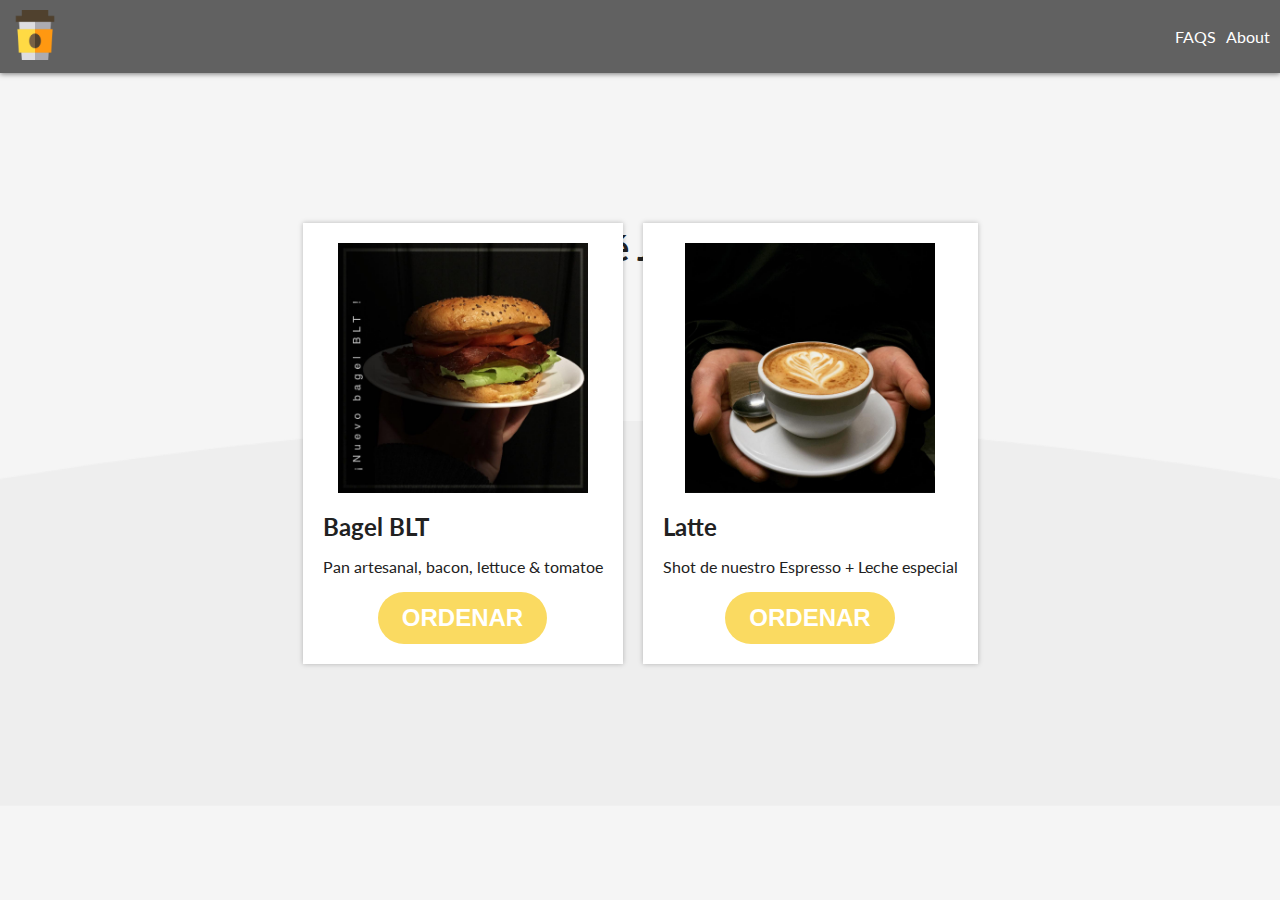
==== index.html @ 72944be6 "Adjusted Hero" ====
<!DOCTYPE html>
<html lang="es">
<head>
    <meta charset="UTF-8">
    <meta name="viewport" content="width=device-width, initial-scale=1.0">
    <meta http-equiv="X-UA-Compatible" content="ie=edge">
    <link rel="stylesheet" href="./css/style.css">
    <title>Café Jasón</title>
</head>
<body>
    <nav>
        <div class="logo">
            <img src="./img/logo.png" alt="">
        </div>
        <ul>
            <li><a href="#">FAQS</a></li>
            <li><a href="#">About</a></li>
        </ul>
    </nav>

    <section class="hero">
        <div class="main-section">
            <h1>Café Jasón</h1>
        </div>
    
        <div class="products">
            <div class="product">
                <div class="content">
                    <div class="img-container">
                        <img src="./img/bagel.JPG" alt="" width="250px">
                    </div>
                    <h1>Bagel BLT</h1>
                    <p>Pan artesanal, bacon, lettuce & tomatoe</p>
                    <div class="button-container">
                        <button class="product-button">Ordenar</button>
                    </div>
                </div>
            </div>
            <div class="product">
                <div class="content">
                    <div class="img-container">
                        <img src="./img/latte.JPG" alt="" width="250px">
                    </div>
                    <h1>Latte</h1>
                    <p>Shot de nuestro Espresso + Leche especial</p>
                    <div class="button-container">
                        <button class="product-button">Ordenar</button>
                    </div>
                </div>
            </div>
        </div>
    </section>
</body>
</html>
---- css/style.css ----
@import url('https://fonts.googleapis.com/css?family=Lato:400,700&display=swap');

:root {
    --dark-primary-color: #616161;
    --light-primary-color: #F5F5F5;
    --light-accent-color: #FADA61;
    --dark-accent-color: #F29C3C;
    --dark-primary-text: #212121;
    --light-primary-text: #757575;
}

body, html {
    margin: 0;
    padding: 0;
}

body {
    font-family: 'Lato', sans-serif;
    background: var(--light-primary-color);
    color: var(--dark-primary-text);
}

nav {
    background: var(--dark-primary-color);
    display: flex;
    justify-content: space-between;
    padding: 10px;
    align-items: center;
    -webkit-box-shadow: 0px 1px 5px 0px rgba(0,0,0,0.5);
    -moz-box-shadow: 0px 1px 5px 0px rgba(0,0,0,0.5);
    box-shadow: 0px 1px 5px 0px rgba(0,0,0,0.5);
}

nav ul {
    display: flex;
}

nav ul li {
    list-style: none;
}

nav ul li a {
    color: white;
    text-decoration: none;
    padding-left: 10px;
    cursor: pointer;
}

nav ul li a:hover {
    color: var(--light-accent-color);
}

.hero h1 {
    font-size: 36px;
}


.logo img {
    width: 50px;
}

.main-section {
    text-align: center;
    padding: 10%;
}

.products {
    background-image: url("../img/curve.png");
    max-height: 1px;
    background-size: cover;
    background-position: center top;
    display: flex; 
    padding: 15%;
    justify-content: center;
}

.product {
    padding: 10px;
    margin-top: -400px;
}

.product .content {
    background: white;
    padding: 20px;
    -webkit-box-shadow: 0px 0px 5px 0px rgba(0,0,0,0.25);
    -moz-box-shadow: 0px 0px 5px 0px rgba(0,0,0,0.25);
    box-shadow: 0px 0px 5px 0px rgba(0,0,0,0.25);
}

.product .content h1 {
    font-size: 24px;
}

.img-container {
    text-align: center;
}

.button-container {
    text-align: center;
}

.product-button {
    font-size: 24px;
    font-weight: 700;
    padding: 12px 24px;
    background: var(--light-accent-color);
    color: white;
    text-transform: uppercase;
    border: none;
    border-radius: 30px;
    outline: none;
    transition: all cubic-bezier(0.215, 0.610, 0.355, 1) .3s;
}

.product-button:hover {
    cursor: pointer;
    transform: translateY(-3px);
}

.product-button:active {
    transform: translateY(3px);
    background: var(--dark-accent-color);
}
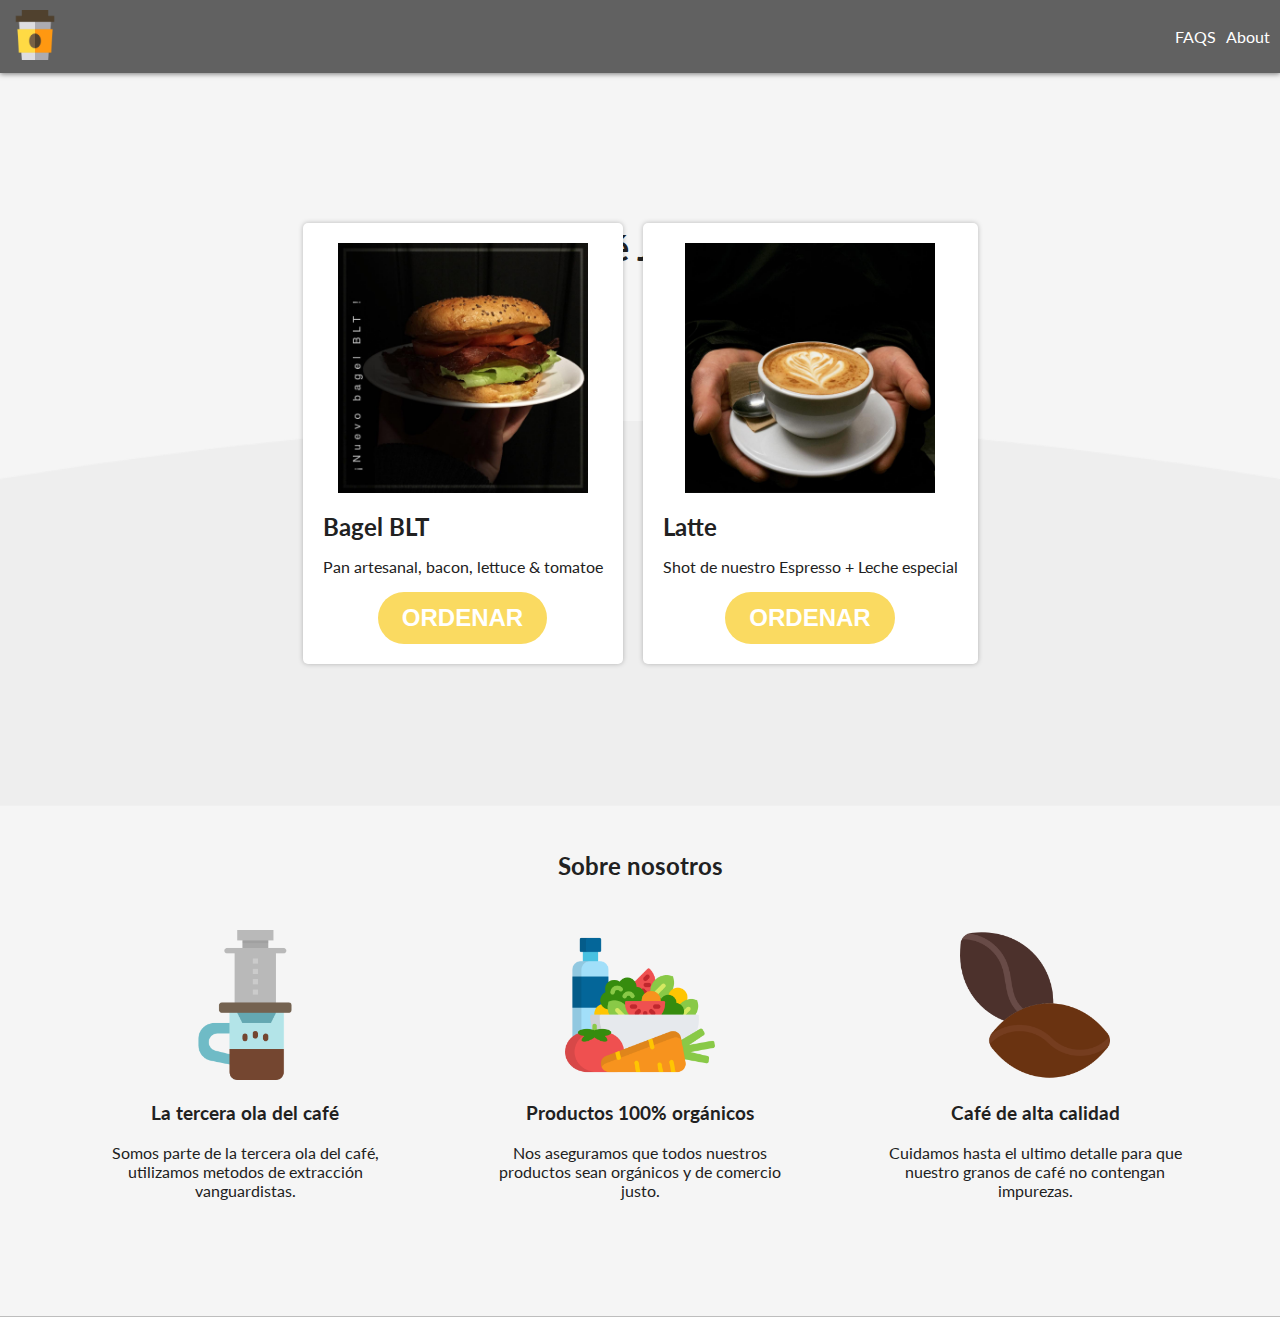
==== commit 3e228fe5: "Created info section" ====
--- a/index.html
+++ b/index.html
@@ -50,5 +50,34 @@
             </div>
         </div>
     </section>
+    <section id="info">
+        <h2 class="section-title">Sobre nosotros</h2>
+        <div class="info-container">
+            <div class="info-card">
+                <div class="img-container">
+                    <img src="./img/aeropress.png" alt="aeropress" width="150px">
+                </div>
+                <h3>La tercera ola del café</h3>
+                <p>Somos parte de la tercera ola del café, utilizamos metodos de extracción vanguardistas.</p>
+            </div>
+            <div class="info-card">
+                <div class="img-container">
+                    <img src="./img/organic.png" alt="organic" width="150px">
+                </div>
+                <h3>Productos 100% orgánicos</h3>
+                <p>Nos aseguramos que todos nuestros productos sean orgánicos y de comercio justo.</p>
+            </div>
+            <div class="info-card">
+                <div class="img-container">
+                    <img src="./img/coffee.png" alt="coffee beans" width="150px">
+                </div>
+                <h3>Café de alta calidad</h3>
+                <p>Cuidamos hasta el ultimo detalle para que nuestro granos de café no contengan impurezas.</p>
+            </div>
+        </div>
+    </section>
+    <section id="staff">
+
+    </section>
 </body>
 </html>--- a/css/style.css
+++ b/css/style.css
@@ -7,6 +7,7 @@
     --dark-accent-color: #F29C3C;
     --dark-primary-text: #212121;
     --light-primary-text: #757575;
+    --divider-color: #BDBDBD;
 }
 
 body, html {
@@ -81,6 +82,7 @@
 
 .product .content {
     background: white;
+    border-radius: 5px;
     padding: 20px;
     -webkit-box-shadow: 0px 0px 5px 0px rgba(0,0,0,0.25);
     -moz-box-shadow: 0px 0px 5px 0px rgba(0,0,0,0.25);
@@ -121,3 +123,26 @@
     transform: translateY(3px);
     background: var(--dark-accent-color);
 }
+
+#info {
+    text-align: center;
+    border-bottom: 1px solid var(--divider-color);
+    padding-top: 25px;
+    padding-bottom: 100px;
+}
+
+.section-title {
+    margin-bottom: 50px;
+}
+
+.info-container {
+    display: flex;
+    justify-content: space-evenly;
+}
+
+.info-card {
+    max-width: 300px;
+    /* background: white; */
+    border-radius: 5px;
+    text-align: center;
+}
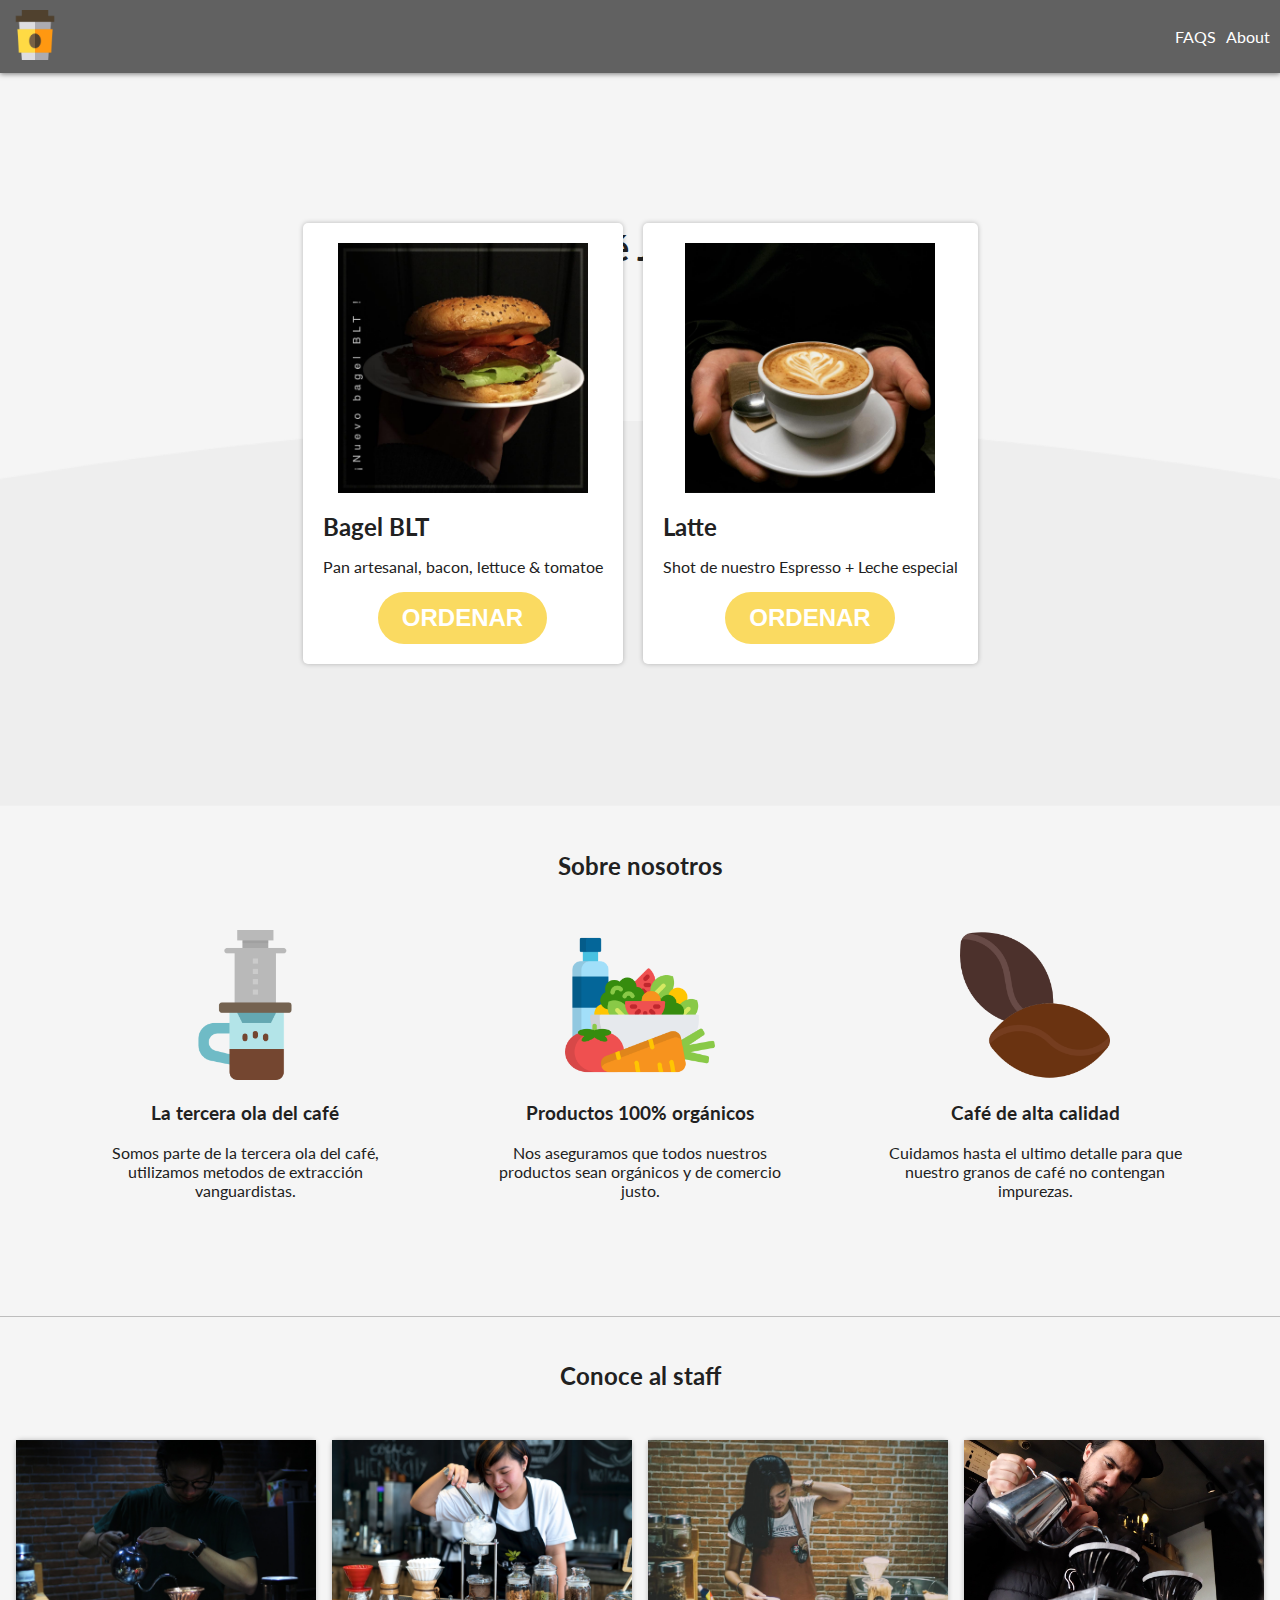
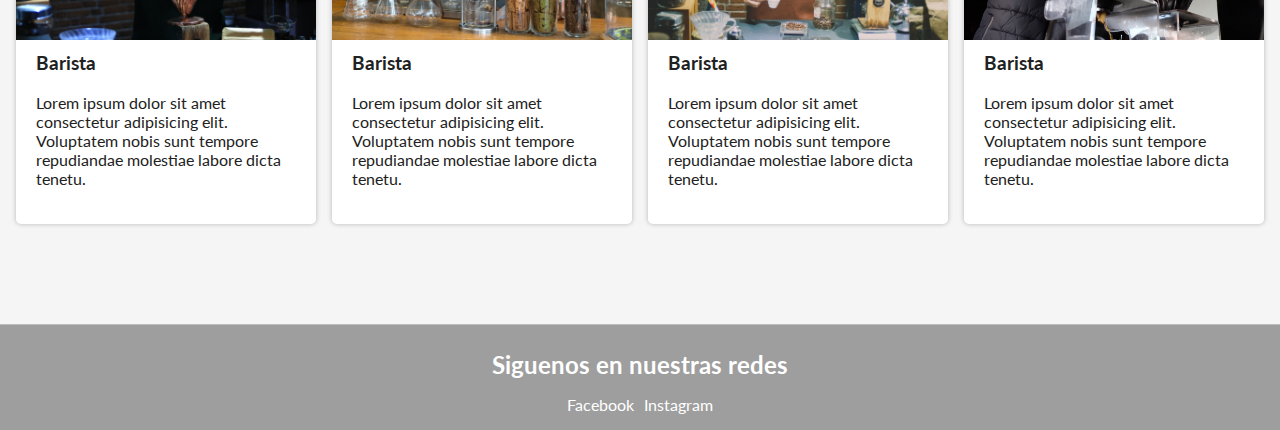
==== commit 12a7313b: "Added Staff section and footer" ====
--- a/index.html
+++ b/index.html
@@ -18,7 +18,7 @@
         </ul>
     </nav>
 
-    <section class="hero">
+    <div class="hero">
         <div class="main-section">
             <h1>Café Jasón</h1>
         </div>
@@ -49,10 +49,10 @@
                 </div>
             </div>
         </div>
-    </section>
+    </div>
     <section id="info">
         <h2 class="section-title">Sobre nosotros</h2>
-        <div class="info-container">
+        <div class="cards-container">
             <div class="info-card">
                 <div class="img-container">
                     <img src="./img/aeropress.png" alt="aeropress" width="150px">
@@ -77,7 +77,52 @@
         </div>
     </section>
     <section id="staff">
-
+        <h2 class="section-title">Conoce al staff</h2>
+        <div class="cards-container">
+            <div class="staff-card">
+                <div class="img-container">
+                    <img src="./img/barista-1.jpg" alt="">
+                </div>
+                <div class="staff-details">
+                    <h3>Barista</h3>
+                    <p>Lorem ipsum dolor sit amet consectetur adipisicing elit. Voluptatem nobis sunt tempore repudiandae molestiae labore dicta tenetu.</p>
+                </div>
+            </div>
+            <div class="staff-card">
+                <div class="img-container">
+                    <img src="./img/barista-2.jpg" alt="">
+                </div>
+                <div class="staff-details">
+                    <h3>Barista</h3>
+                    <p>Lorem ipsum dolor sit amet consectetur adipisicing elit. Voluptatem nobis sunt tempore repudiandae molestiae labore dicta tenetu.</p>
+                </div>
+            </div>
+            <div class="staff-card">
+                <div class="img-container">
+                    <img src="./img/barista-3.jpg" alt="">
+                </div>
+                <div class="staff-details">
+                    <h3>Barista</h3>
+                    <p>Lorem ipsum dolor sit amet consectetur adipisicing elit. Voluptatem nobis sunt tempore repudiandae molestiae labore dicta tenetu.</p>
+                </div>
+            </div>
+            <div class="staff-card">
+                <div class="img-container">
+                    <img src="./img/barista-4.jpg" alt="">
+                </div>
+                <div class="staff-details">
+                    <h3>Barista</h3>
+                    <p>Lorem ipsum dolor sit amet consectetur adipisicing elit. Voluptatem nobis sunt tempore repudiandae molestiae labore dicta tenetu.</p>
+                </div>
+            </div>
+        </div>
     </section>
+    <footer>
+        <h2>Siguenos en nuestras redes</h2>
+        <div class="social-container">
+            <p><a href="https://www.facebook.com/CafeJason/" target="_blank">Facebook</a></p>
+            <p><a href="https://www.instagram.com/cafejasonoficial/" target="_blank">Instagram</a></p>
+        </div>
+    </footer>
 </body>
 </html>--- a/css/style.css
+++ b/css/style.css
@@ -1,6 +1,7 @@
 @import url('https://fonts.googleapis.com/css?family=Lato:400,700&display=swap');
 
 :root {
+    --primary-color: #9E9E9E;
     --dark-primary-color: #616161;
     --light-primary-color: #F5F5F5;
     --light-accent-color: #FADA61;
@@ -49,6 +50,16 @@
 
 nav ul li a:hover {
     color: var(--light-accent-color);
+}
+
+section {
+    border-bottom: 1px solid var(--divider-color);
+    padding-top: 25px;
+    padding-bottom: 100px;
+}
+
+footer {
+    background: var(--primary-color);
 }
 
 .hero h1 {
@@ -126,18 +137,16 @@
 
 #info {
     text-align: center;
-    border-bottom: 1px solid var(--divider-color);
-    padding-top: 25px;
-    padding-bottom: 100px;
 }
 
 .section-title {
     margin-bottom: 50px;
 }
 
-.info-container {
+.cards-container {
     display: flex;
     justify-content: space-evenly;
+    flex-wrap: wrap;
 }
 
 .info-card {
@@ -146,3 +155,50 @@
     border-radius: 5px;
     text-align: center;
 }
+
+#staff h2 {
+    text-align: center;
+}
+
+.staff-card {
+    max-width: 300px;
+    background: white;
+    border-radius: 5px;
+    -webkit-box-shadow: 0px 0px 5px 0px rgba(0,0,0,0.25);
+    -moz-box-shadow: 0px 0px 5px 0px rgba(0,0,0,0.25);
+    box-shadow: 0px 0px 5px 0px rgba(0,0,0,0.25);
+}
+
+.staff-card img {
+    width: 100%;
+    height: 200px;
+    object-fit: cover;
+}
+
+.staff-details {
+    padding: 20px;
+    margin-top: -30px;
+}
+
+footer {
+    padding-top: 25px;
+}
+
+footer h2 {
+    text-align: center;
+    margin: 0;
+    color: white;
+}
+
+footer p a {
+    margin: 0 5px;
+    color: white;
+    text-decoration: none;
+}
+
+.social-container {
+    display: flex;
+    justify-content: center;
+}
+
+
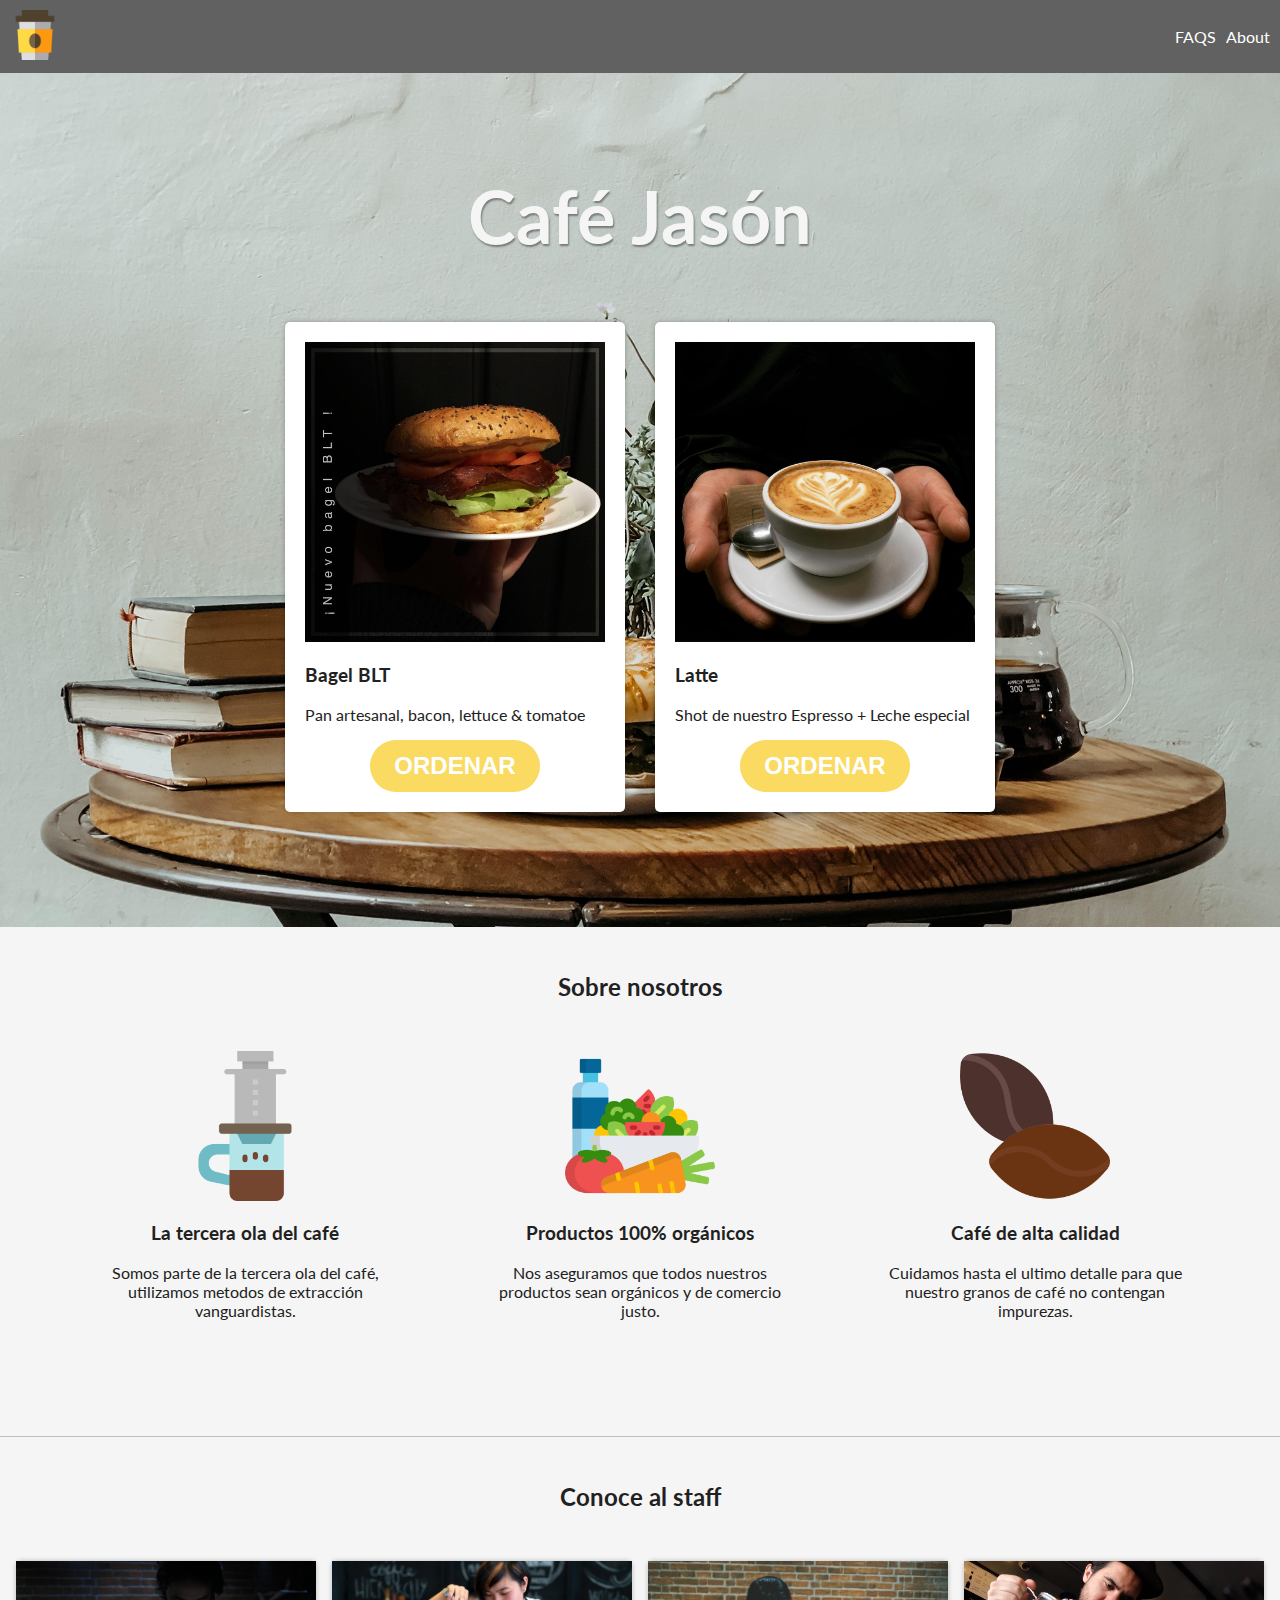
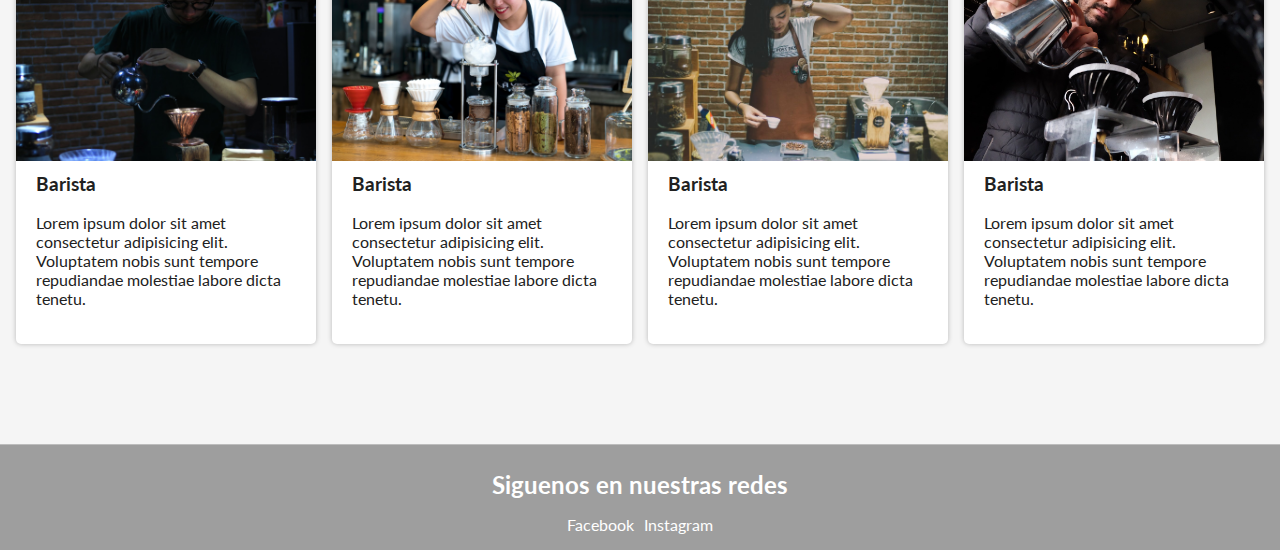
==== commit 7fd85536: "Changed hero design" ====
--- a/index.html
+++ b/index.html
@@ -19,33 +19,22 @@
     </nav>
 
     <div class="hero">
-        <div class="main-section">
-            <h1>Café Jasón</h1>
-        </div>
-    
-        <div class="products">
-            <div class="product">
-                <div class="content">
-                    <div class="img-container">
-                        <img src="./img/bagel.JPG" alt="" width="250px">
-                    </div>
-                    <h1>Bagel BLT</h1>
-                    <p>Pan artesanal, bacon, lettuce & tomatoe</p>
-                    <div class="button-container">
-                        <button class="product-button">Ordenar</button>
-                    </div>
+        <h1>Café Jasón</h1>
+        <div class="products-container">
+            <div class="product-card">
+                <div class="img-container"><img src="./img/bagel.JPG" alt=""></div>
+                <h3>Bagel BLT</h3>
+                <p>Pan artesanal, bacon, lettuce & tomatoe</p>
+                <div class="button-container">
+                    <button class="product-button">Ordenar</button>
                 </div>
             </div>
-            <div class="product">
-                <div class="content">
-                    <div class="img-container">
-                        <img src="./img/latte.JPG" alt="" width="250px">
-                    </div>
-                    <h1>Latte</h1>
-                    <p>Shot de nuestro Espresso + Leche especial</p>
-                    <div class="button-container">
-                        <button class="product-button">Ordenar</button>
-                    </div>
+            <div class="product-card">
+                <div class="img-container"><img src="./img/latte.JPG" alt=""></div>
+                <h3>Latte</h3>
+                <p>Shot de nuestro Espresso + Leche especial</p>
+                <div class="button-container">
+                    <button class="product-button">Ordenar</button>
                 </div>
             </div>
         </div>
--- a/css/style.css
+++ b/css/style.css
@@ -62,42 +62,42 @@
     background: var(--primary-color);
 }
 
-.hero h1 {
-    font-size: 36px;
-}
-
-
+.hero {
+    background-image: url("../img/background.jpg");
+    background-size: cover;
+    background-position: center top;
+    padding: 100px 0;
+}
 .logo img {
     width: 50px;
 }
 
-.main-section {
-    text-align: center;
-    padding: 10%;
-}
-
-.products {
-    background-image: url("../img/curve.png");
-    max-height: 1px;
-    background-size: cover;
-    background-position: center top;
-    display: flex; 
-    padding: 15%;
+.hero h1 {
+    font-size: 72px;
+    text-align: center;
+    margin-top: 0;
+    color: var(--light-primary-color);
+    text-shadow: 1px 2px 2px rgba(0, 0, 0, .4);
+}
+
+.products-container {
+    display: flex;
     justify-content: center;
-}
-
-.product {
-    padding: 10px;
-    margin-top: -400px;
-}
-
-.product .content {
+    flex-wrap: wrap;
+}
+
+.product-card img {
+    width: 300px;
+}
+
+.product-card {
     background: white;
     border-radius: 5px;
     padding: 20px;
     -webkit-box-shadow: 0px 0px 5px 0px rgba(0,0,0,0.25);
     -moz-box-shadow: 0px 0px 5px 0px rgba(0,0,0,0.25);
     box-shadow: 0px 0px 5px 0px rgba(0,0,0,0.25);
+    margin: 15px;
 }
 
 .product .content h1 {
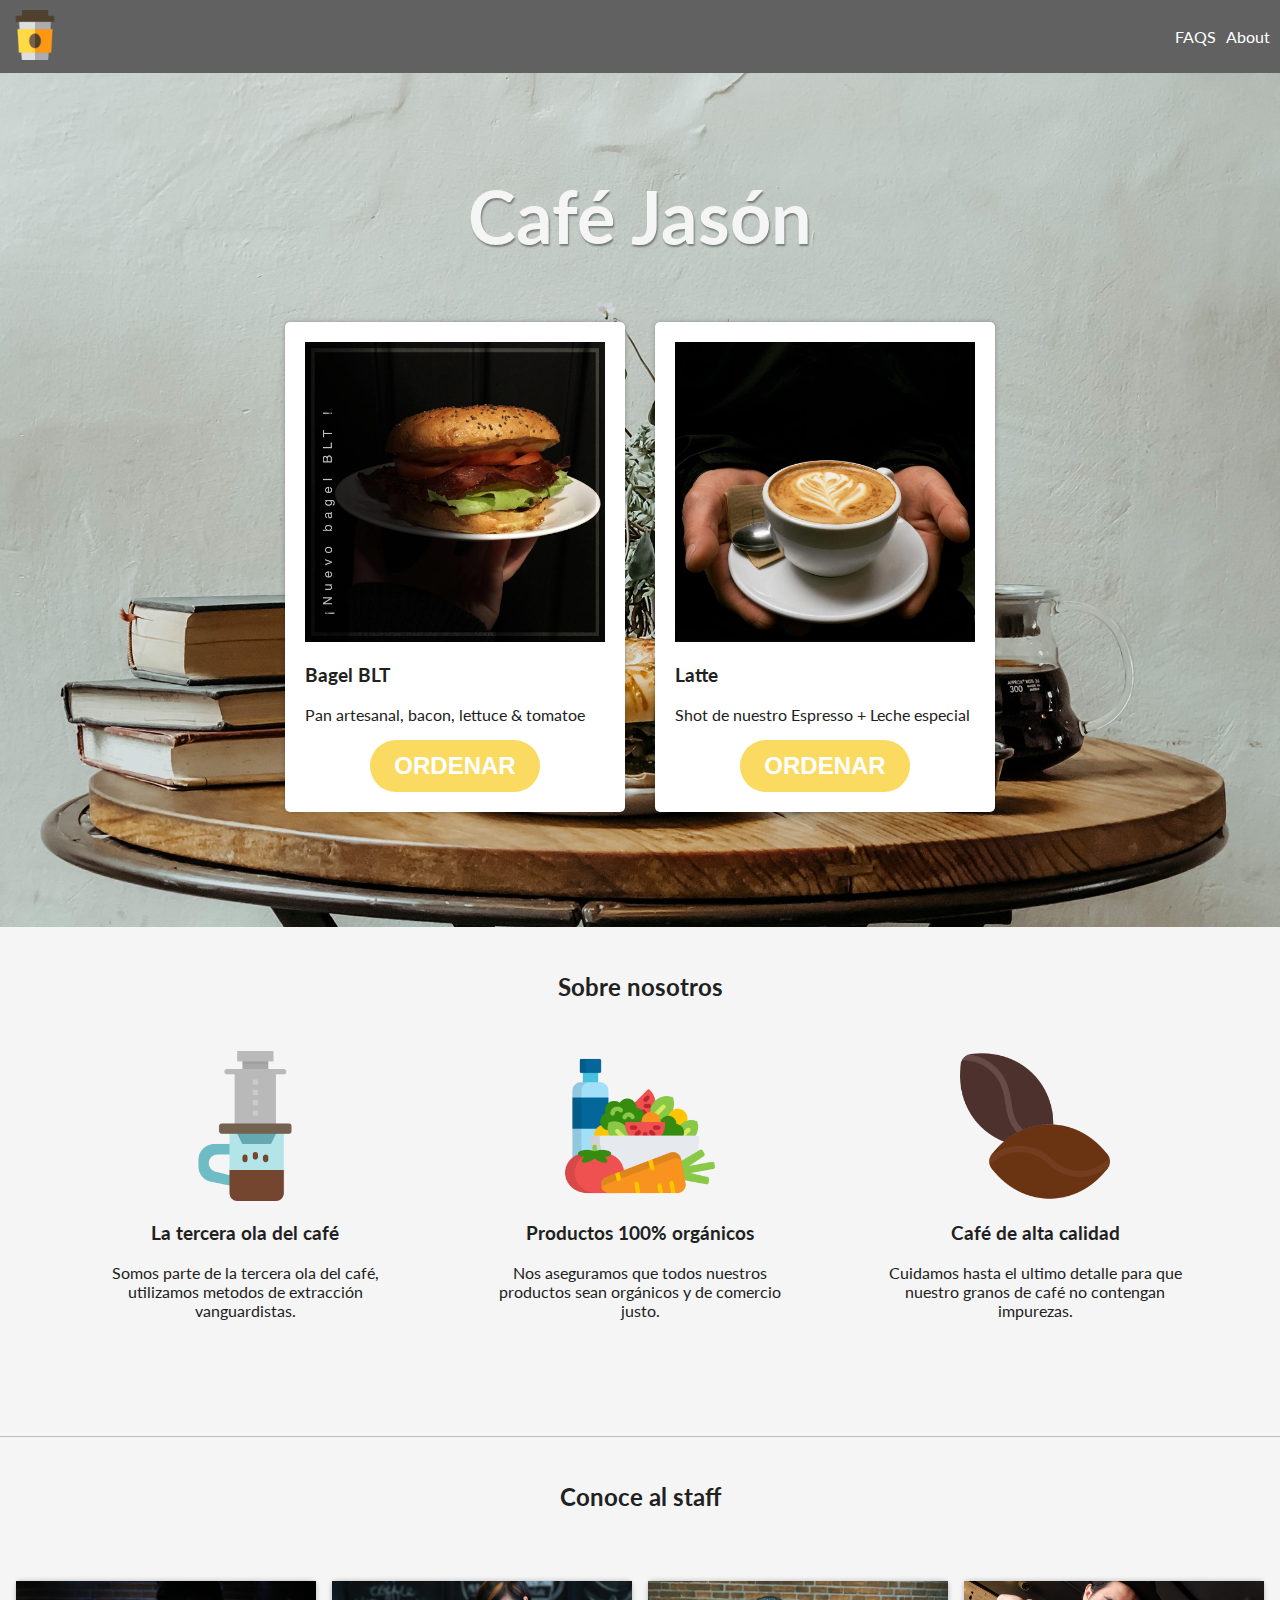
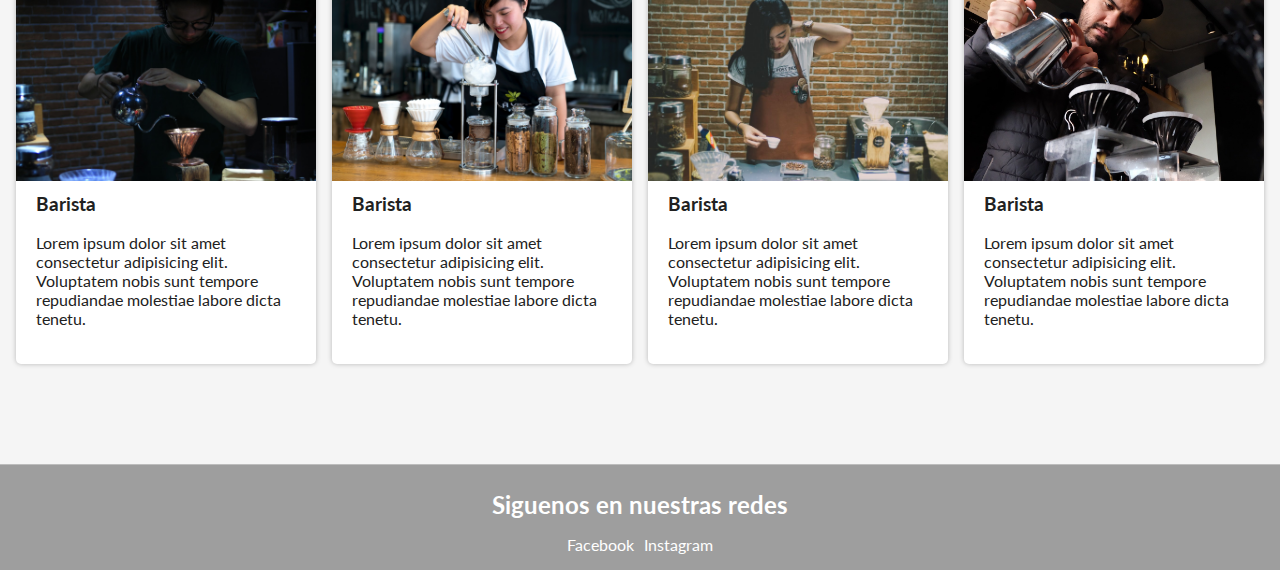
==== commit 91fa9ab2: "Added some animations" ====
--- a/index.html
+++ b/index.html
@@ -19,9 +19,9 @@
     </nav>
 
     <div class="hero">
-        <h1>Café Jasón</h1>
+        <h1 class="fadeIn">Café Jasón</h1>
         <div class="products-container">
-            <div class="product-card">
+            <div class="product-card fadeInUp">
                 <div class="img-container"><img src="./img/bagel.JPG" alt=""></div>
                 <h3>Bagel BLT</h3>
                 <p>Pan artesanal, bacon, lettuce & tomatoe</p>
@@ -29,7 +29,7 @@
                     <button class="product-button">Ordenar</button>
                 </div>
             </div>
-            <div class="product-card">
+            <div class="product-card fadeInUp">
                 <div class="img-container"><img src="./img/latte.JPG" alt=""></div>
                 <h3>Latte</h3>
                 <p>Shot de nuestro Espresso + Leche especial</p>
--- a/css/style.css
+++ b/css/style.css
@@ -161,6 +161,7 @@
 }
 
 .staff-card {
+    margin-top: 20px;
     max-width: 300px;
     background: white;
     border-radius: 5px;
@@ -201,4 +202,37 @@
     justify-content: center;
 }
 
-
+@keyframes fadeIn {
+    from {
+        opacity: 0;
+    }
+    to {
+        opacity: 1;
+    }
+}
+
+.fadeIn {
+    animation-name: fadeIn;
+    animation-duration: 5s;
+    animation-fill-mode: both;
+}
+
+@keyframes fadeInUp {
+    from {
+        opacity: .5;
+        transform: translateY(100%);
+    }
+    to {
+        opacity: 1;
+        transform: translateY(0);
+    }
+}
+
+.fadeInUp {
+    animation-name: fadeInUp;
+    animation-duration: 3s;
+    animation-fill-mode: both;
+}
+
+
+
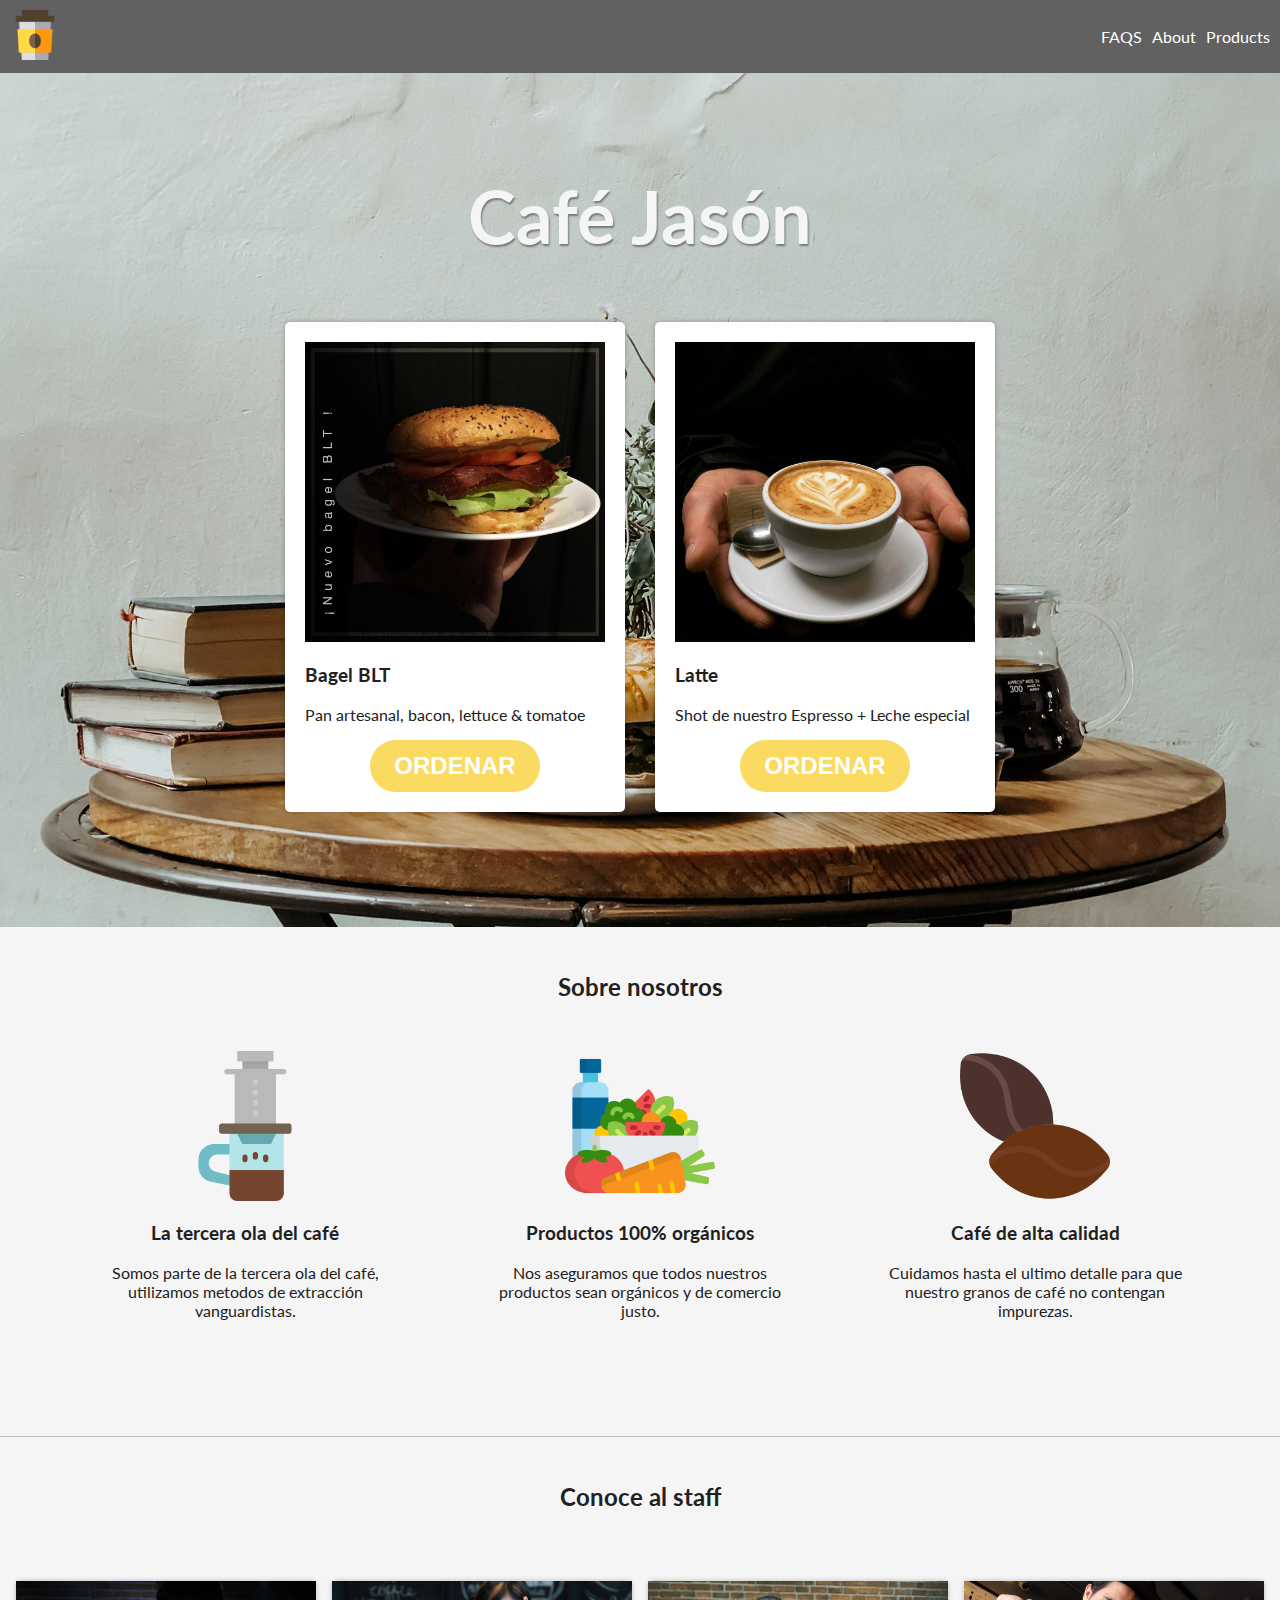
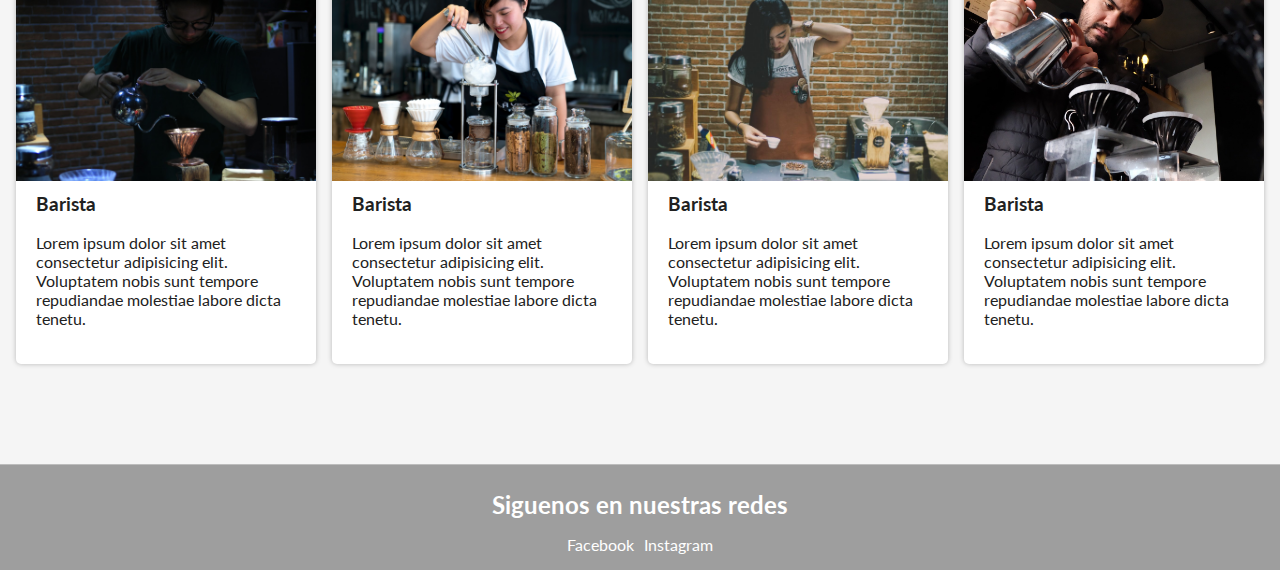
==== commit f39c53af: "Created products.html & Grid system" ====
--- a/index.html
+++ b/index.html
@@ -15,6 +15,7 @@
         <ul>
             <li><a href="#">FAQS</a></li>
             <li><a href="#">About</a></li>
+            <li><a href="./products.html">Products</a></li>
         </ul>
     </nav>
 
--- a/css/style.css
+++ b/css/style.css
@@ -235,4 +235,68 @@
 }
 
 
-
+/* GRID SYSTEM */
+.grid-container {
+    max-width: 1000px;
+    margin: 0 auto;
+    border: 1px solid black;
+}
+
+.row {
+    display: flex;
+    border: 1px solid blue;
+}
+
+[class*="col-"] {
+    padding: 10px;
+    border: 1px solid red;
+
+}
+
+.col-1 {
+    width: 8.3333333333%;
+}
+
+.col-2 {
+    width: 16.6666666666666%;
+}
+
+.col-3 {
+    width: 25%;
+}
+
+.col-4 {
+    width: 33.3333333333%;
+}
+
+.col-5 { 
+    width: 41.6666666667%;
+}
+
+.col-6 {
+    width: 50%;
+}
+
+.col-7 {
+    width: 58.3333333333%;
+}
+
+.col-8 {
+    width: 66.6666666667%;
+}
+
+.col-9 {
+    width: 75%;
+}
+
+.col-10 {
+    width: 83.3333333333%;
+}
+
+.col-11 {
+    width: 91.6666666667;
+}
+
+.col-12 {
+    width: 100%;
+}
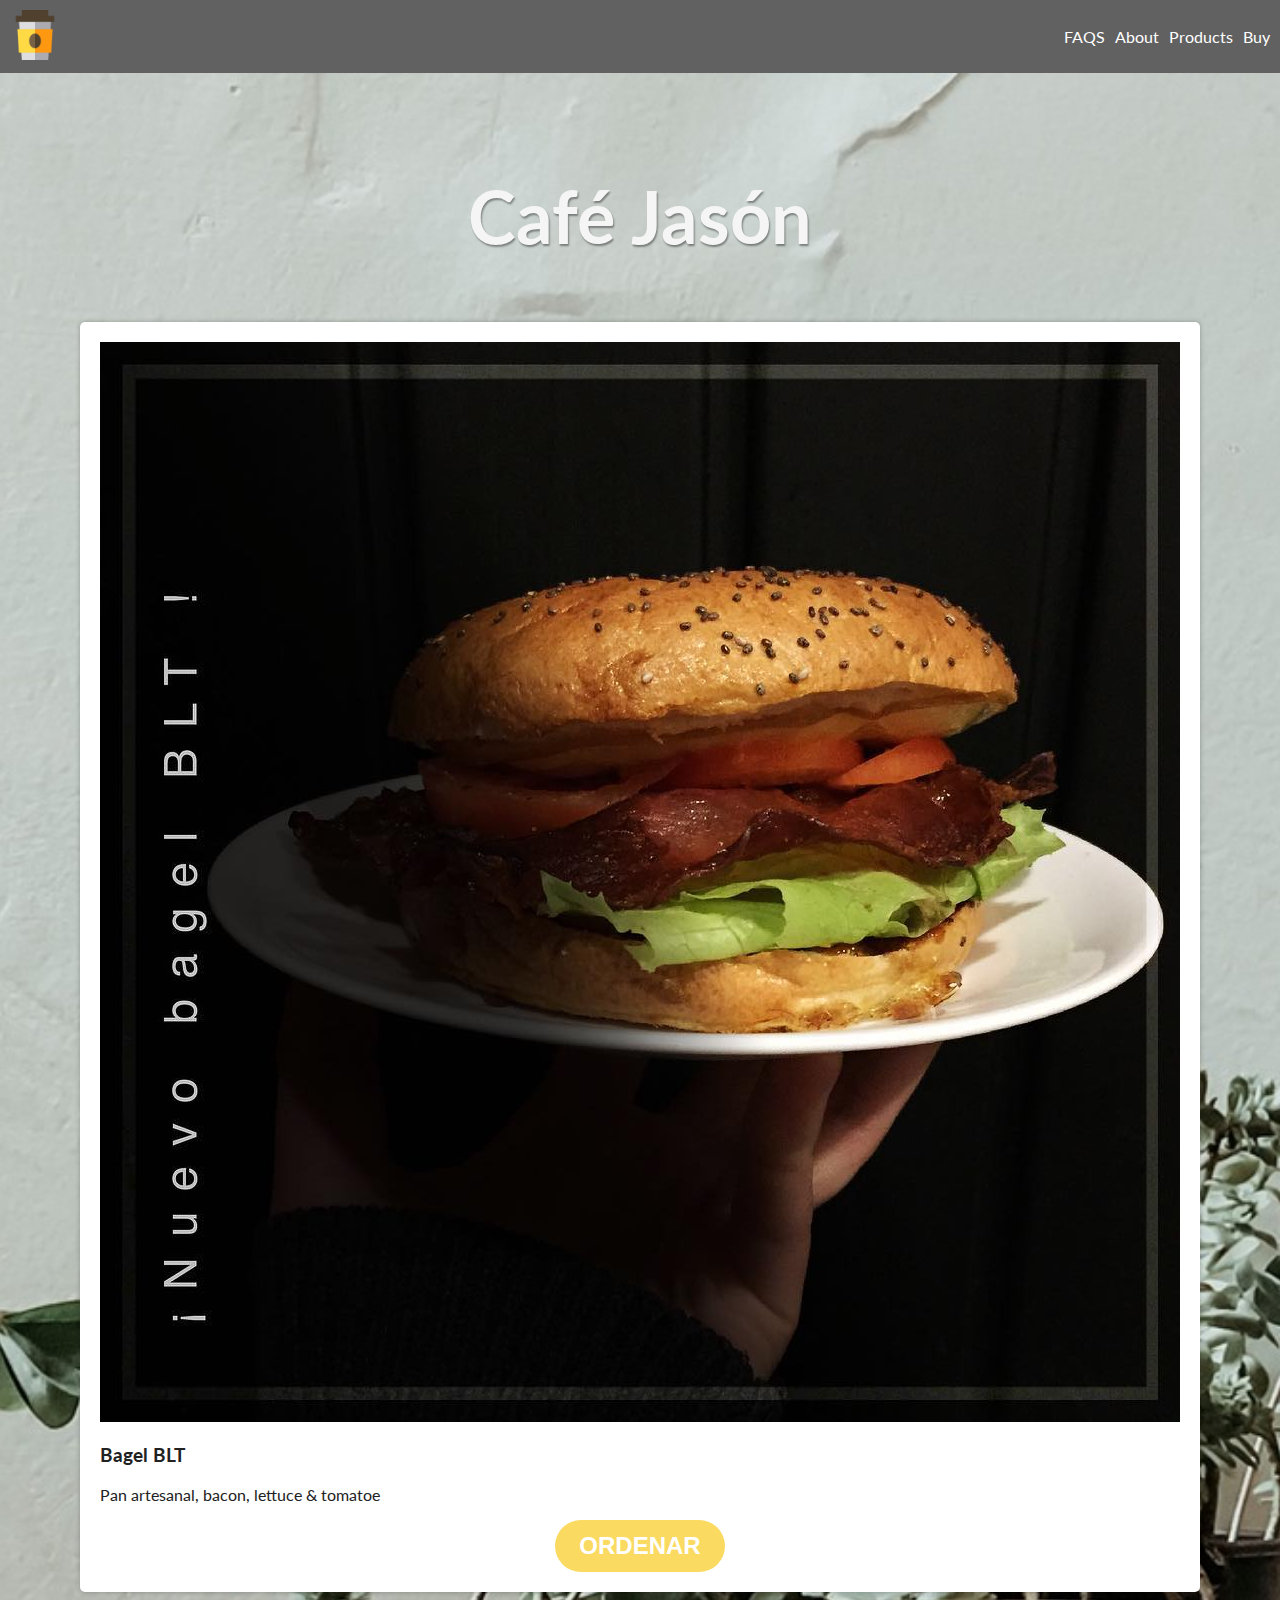
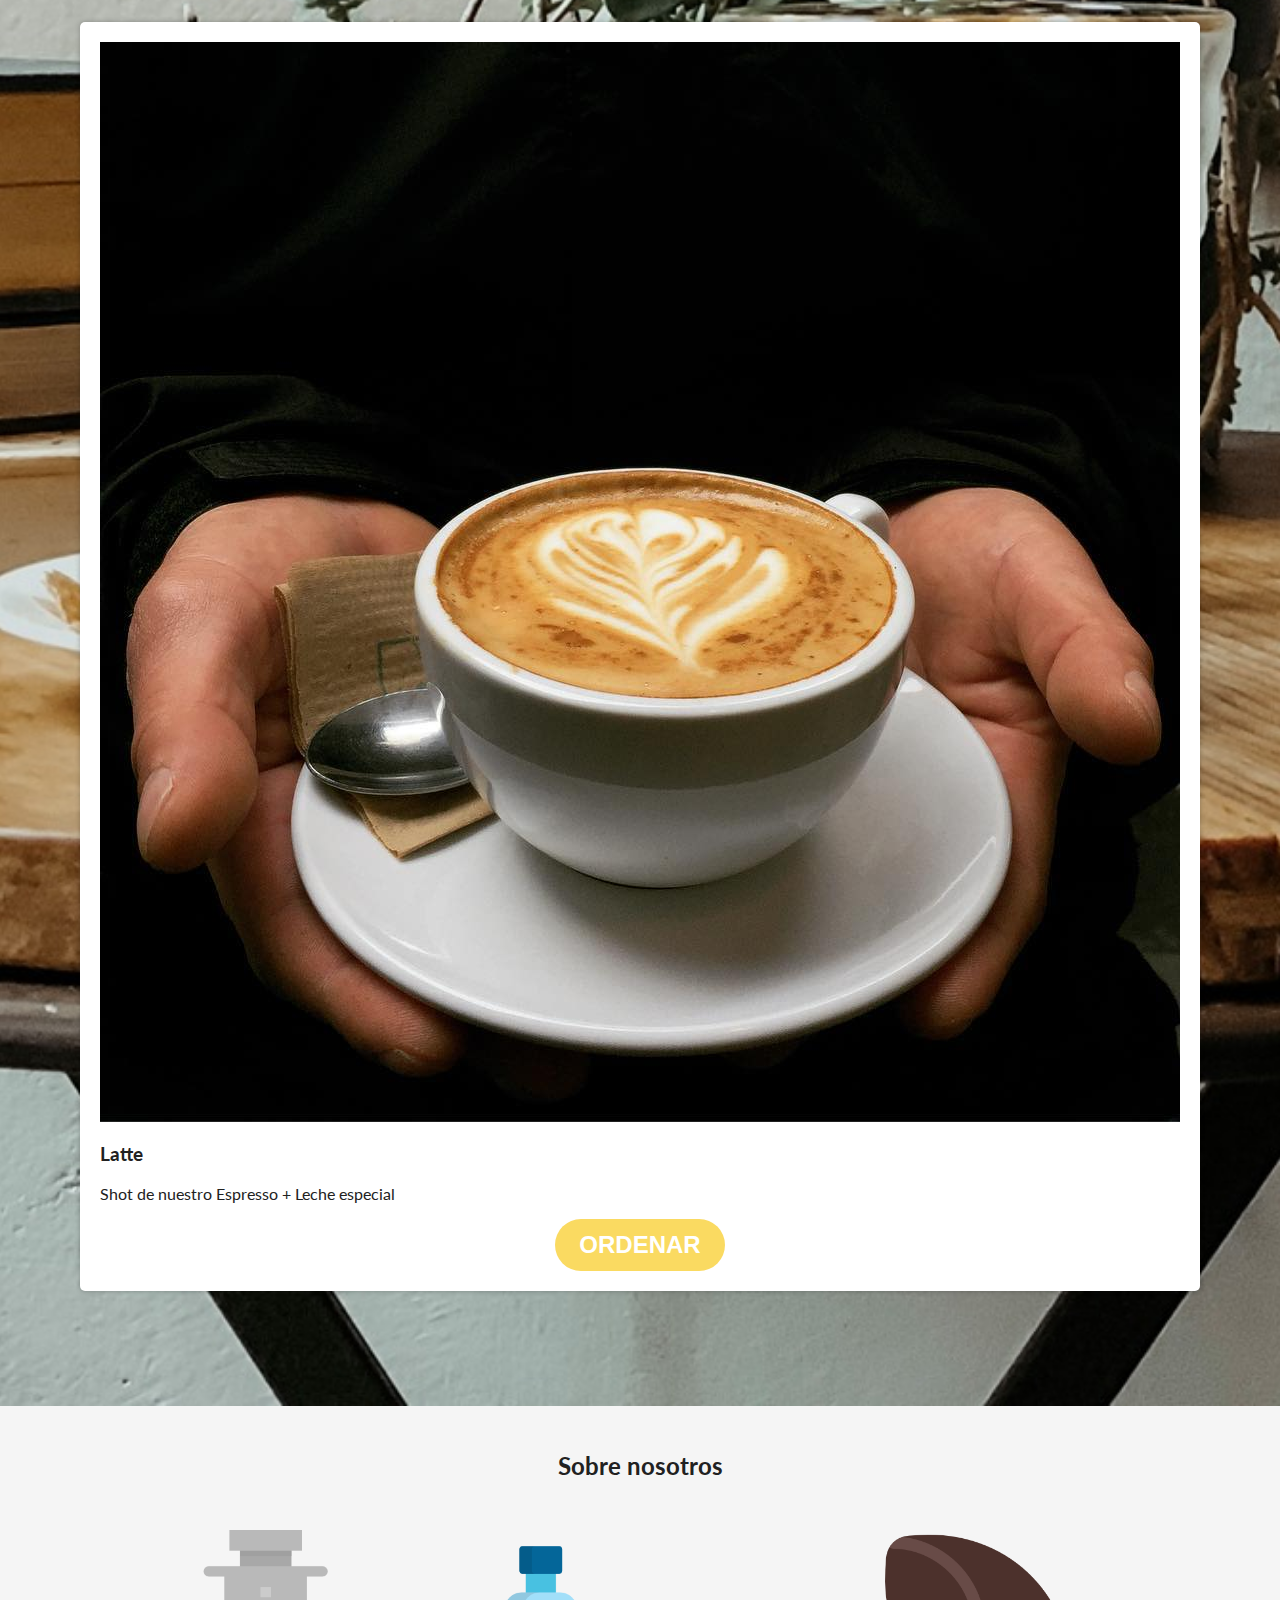
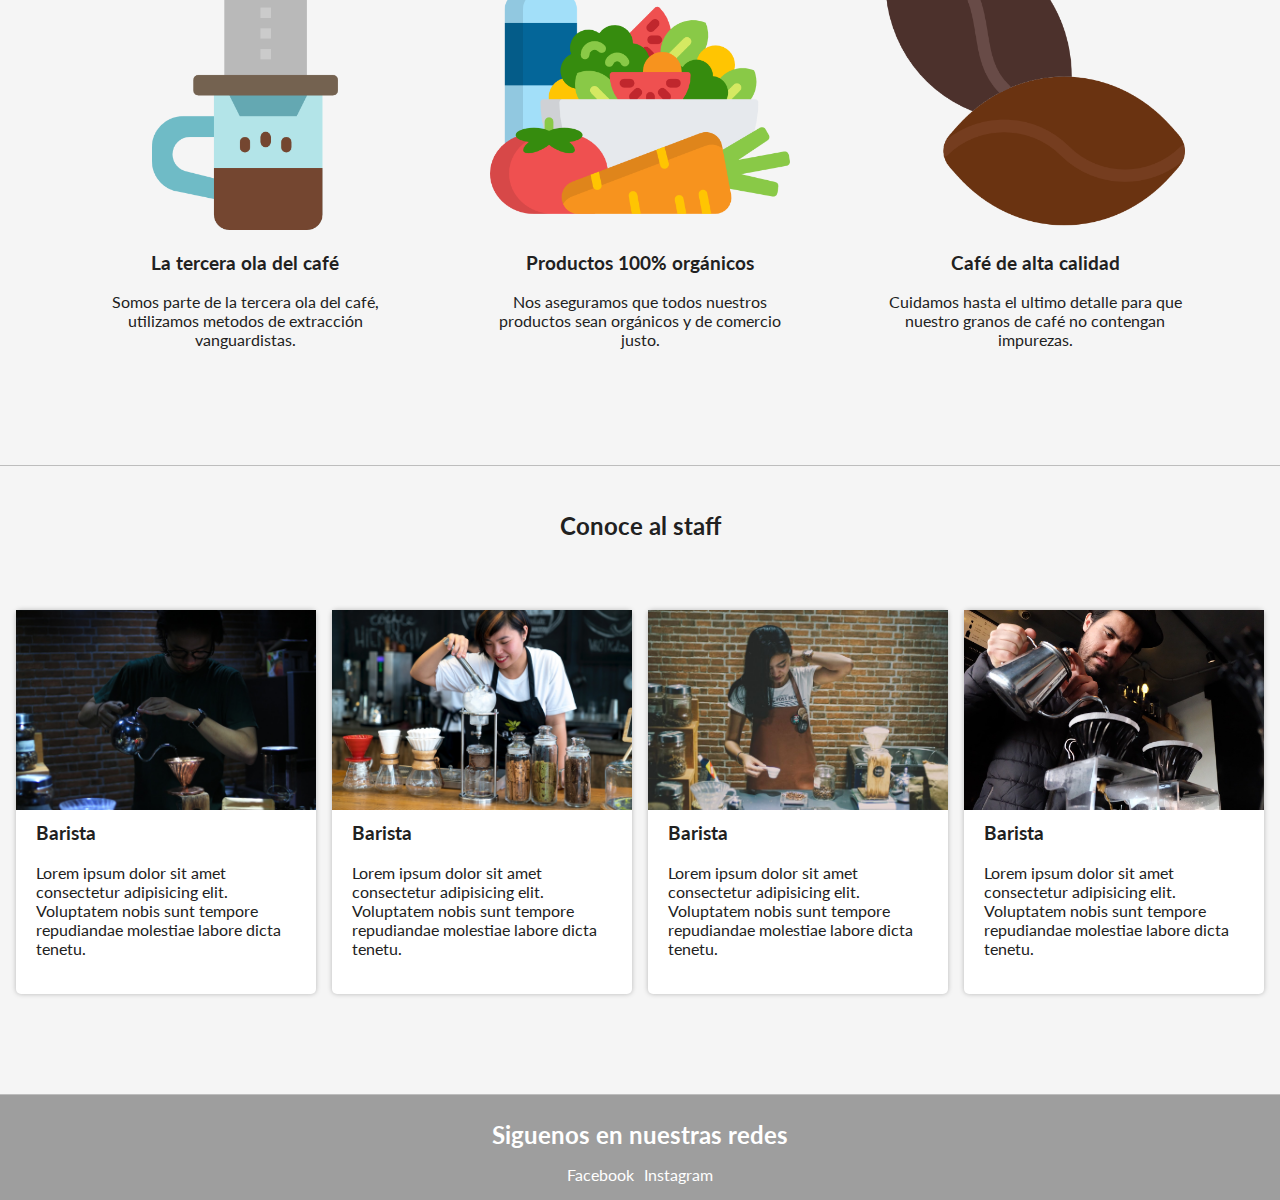
==== commit db28effa: "Created buy.html" ====
--- a/index.html
+++ b/index.html
@@ -16,6 +16,7 @@
             <li><a href="#">FAQS</a></li>
             <li><a href="#">About</a></li>
             <li><a href="./products.html">Products</a></li>
+            <li><a href="./buy.html">Buy</a></li>
         </ul>
     </nav>
 
--- a/css/style.css
+++ b/css/style.css
@@ -106,6 +106,10 @@
 
 .img-container {
     text-align: center;
+}
+
+.img-container img {
+    width: 100%;
 }
 
 .button-container {
@@ -234,23 +238,26 @@
     animation-fill-mode: both;
 }
 
+.form {
+    background: white;
+    border-radius: 5px;
+    -webkit-box-shadow: 0px 0px 5px 0px rgba(0,0,0, .5 );
+    -moz-box-shadow: 0px 0px 5px 0px rgba(0,0,0, .5 );
+    box-shadow: 0px 0px 5px 0px rgba(0,0,0, .5 );
+}
 
 /* GRID SYSTEM */
 .grid-container {
     max-width: 1000px;
-    margin: 0 auto;
-    border: 1px solid black;
+    margin: 50px auto;
 }
 
 .row {
     display: flex;
-    border: 1px solid blue;
 }
 
 [class*="col-"] {
     padding: 10px;
-    border: 1px solid red;
-
 }
 
 .col-1 {
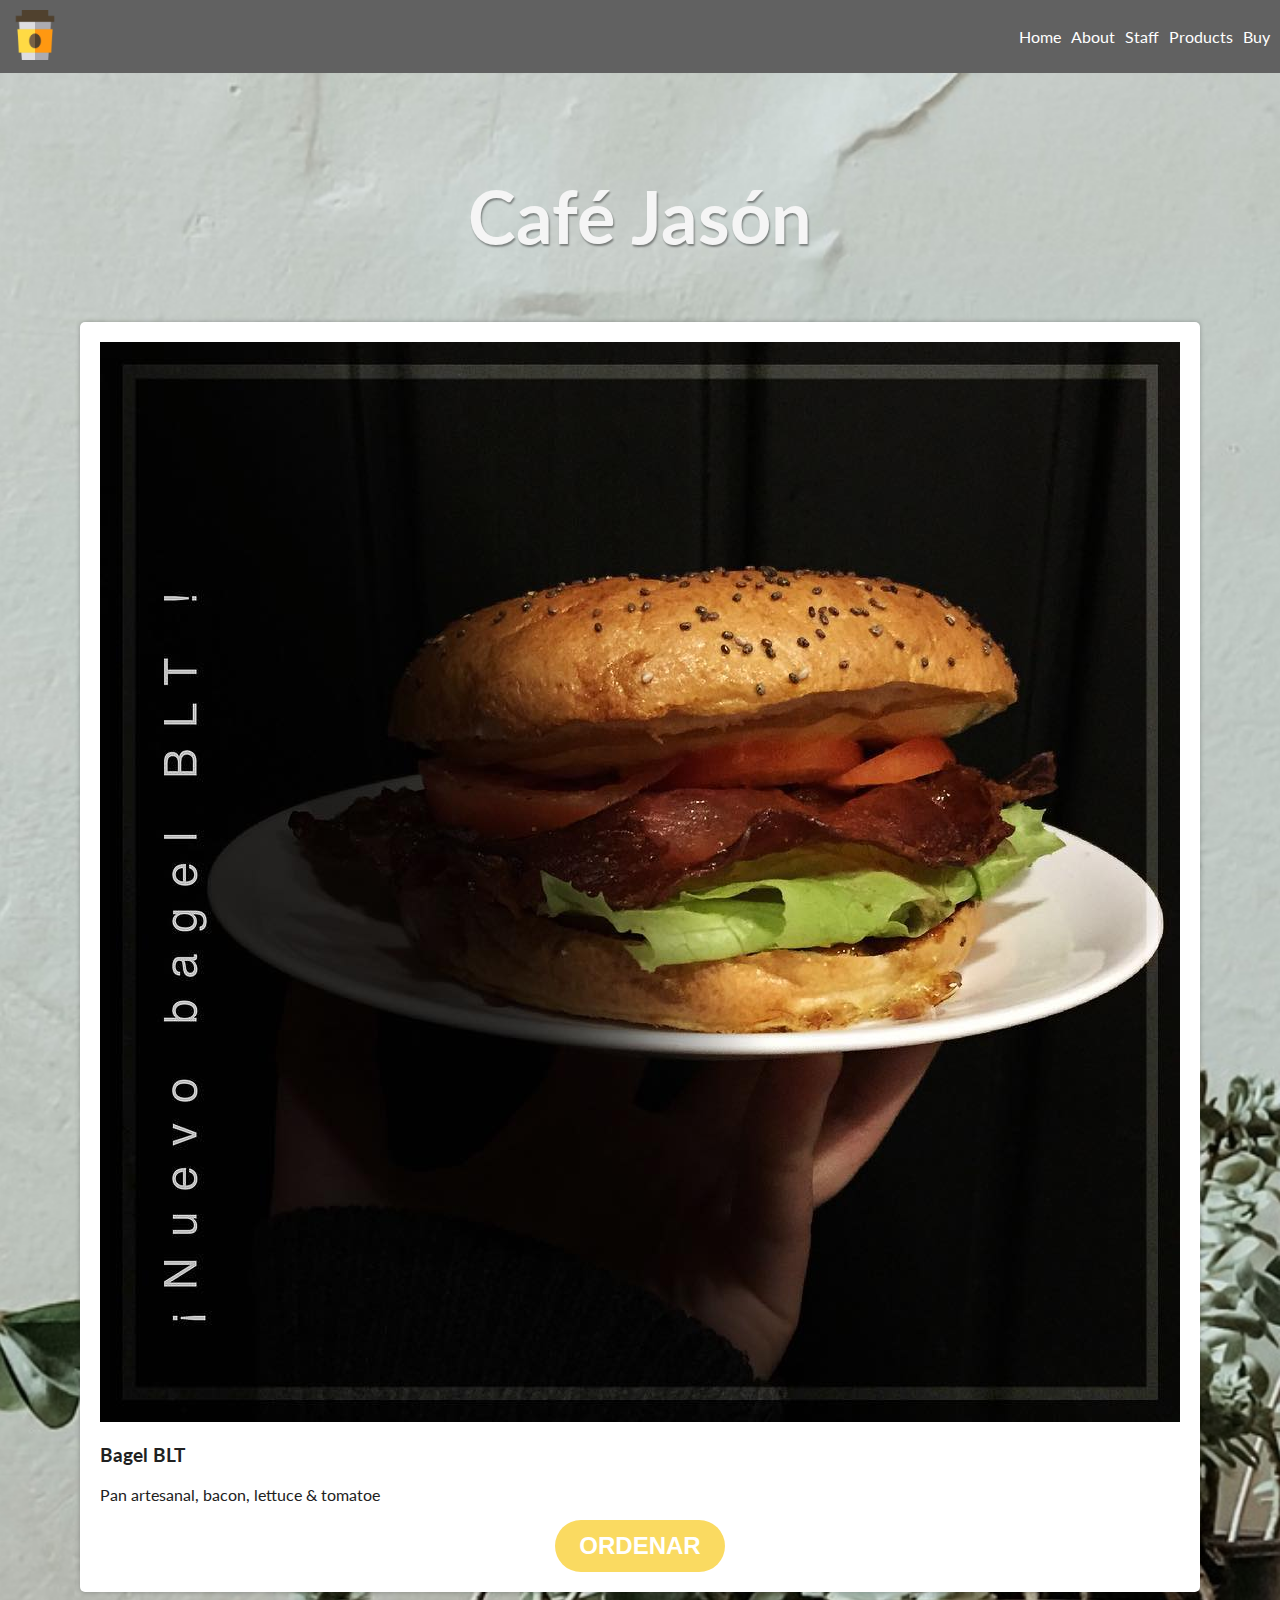
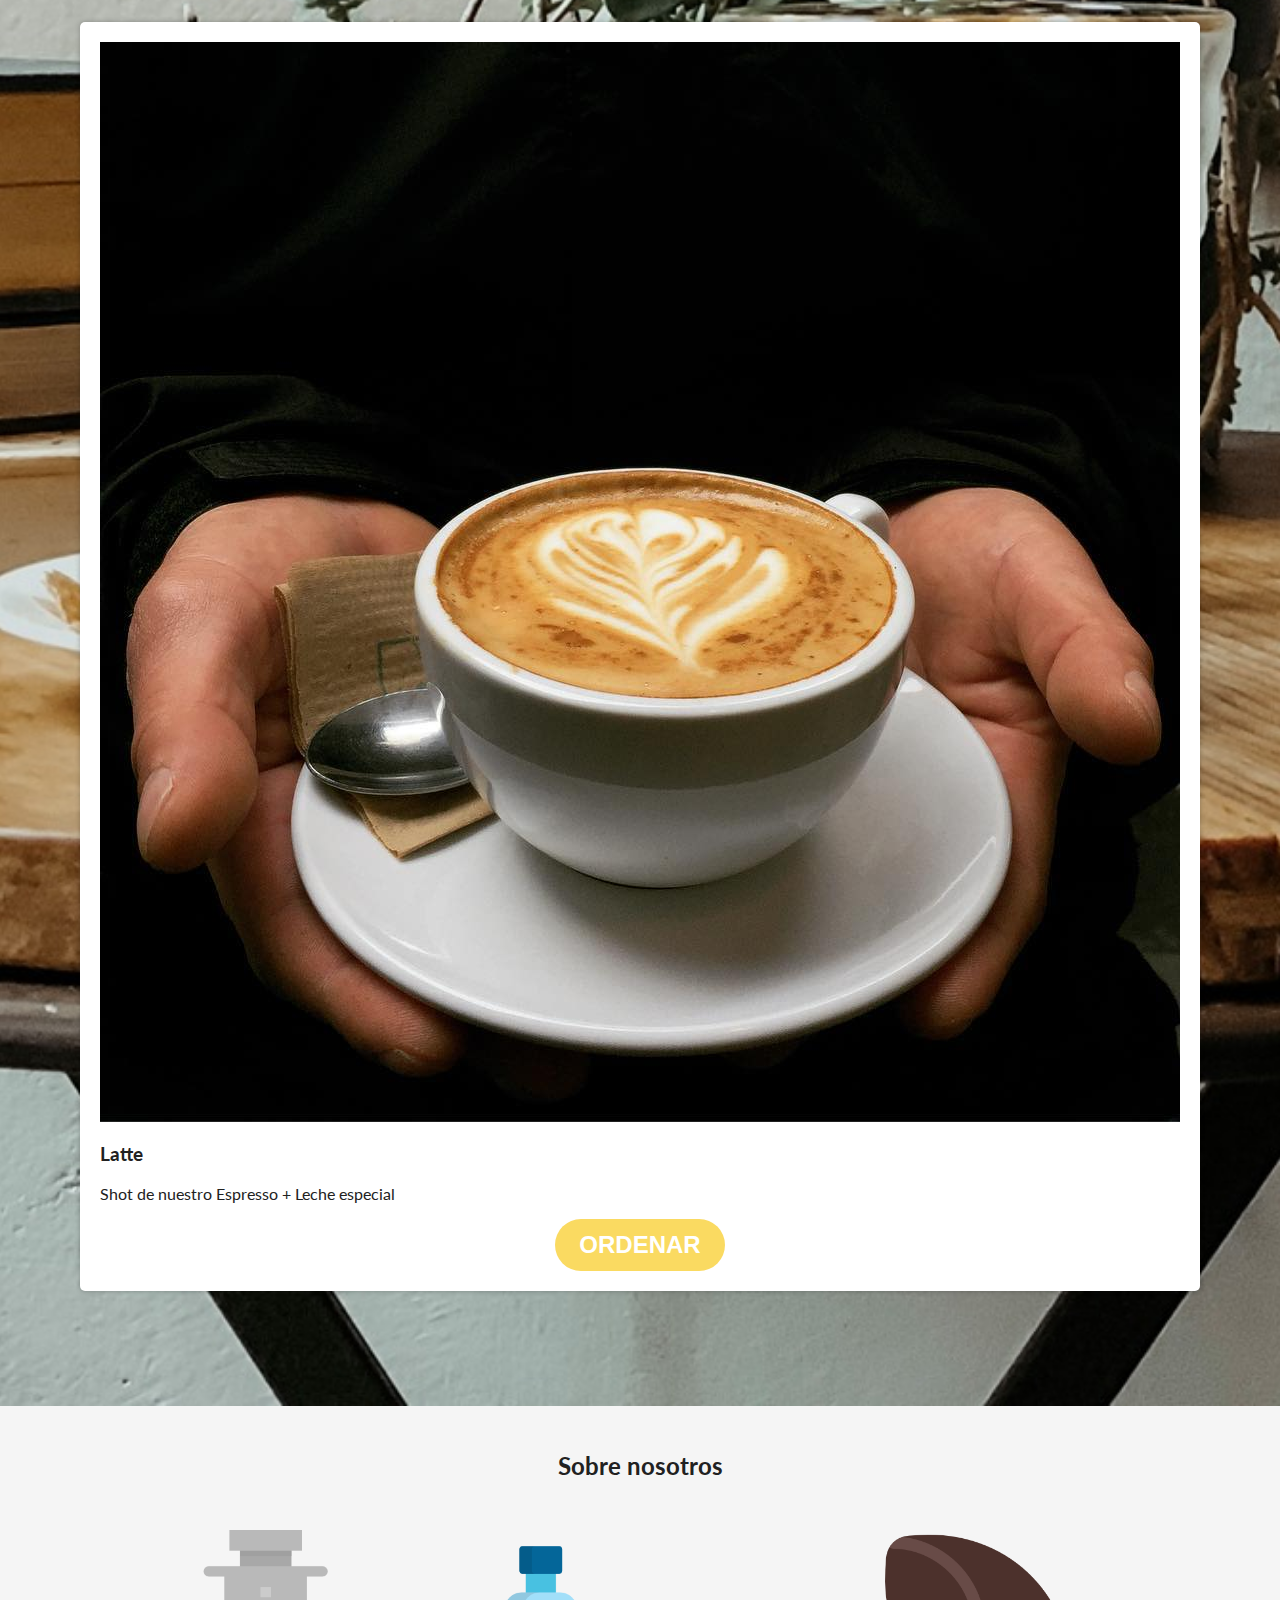
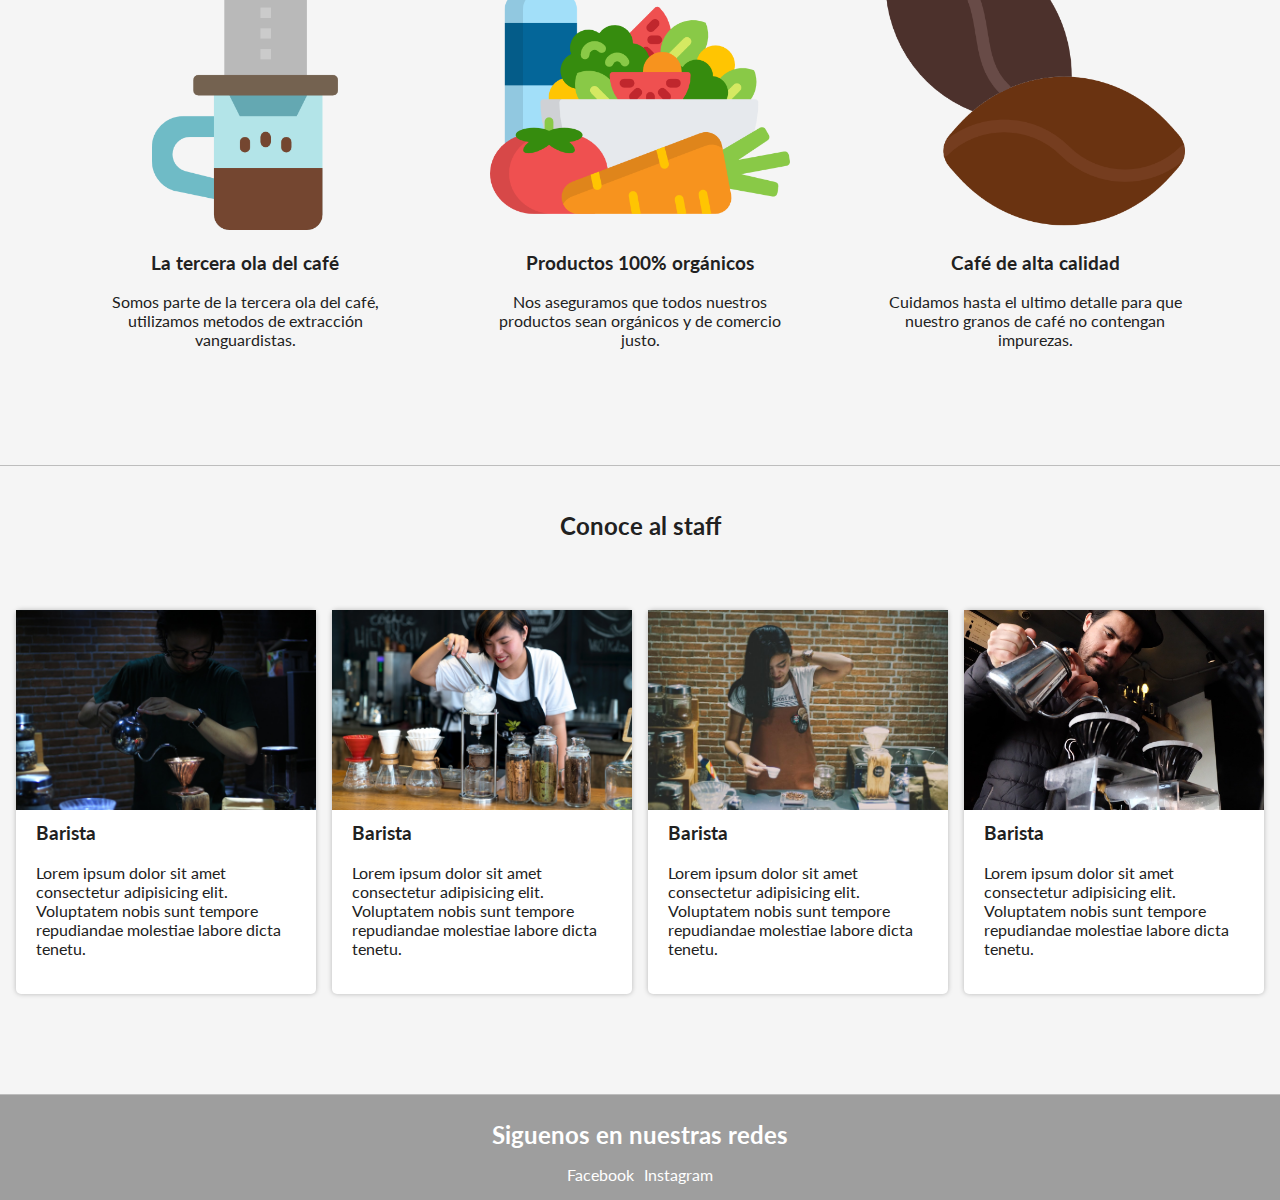
==== commit 91498502: "Improved navbar" ====
--- a/index.html
+++ b/index.html
@@ -13,8 +13,9 @@
             <img src="./img/logo.png" alt="">
         </div>
         <ul>
-            <li><a href="#">FAQS</a></li>
-            <li><a href="#">About</a></li>
+            <li><a href="#">Home</a></li>
+            <li><a href="#info">About</a></li>
+            <li><a href="#staff">Staff</a></li>
             <li><a href="./products.html">Products</a></li>
             <li><a href="./buy.html">Buy</a></li>
         </ul>
--- a/css/style.css
+++ b/css/style.css
@@ -239,11 +239,35 @@
 }
 
 .form {
+    margin: 0 10px;
     background: white;
     border-radius: 5px;
-    -webkit-box-shadow: 0px 0px 5px 0px rgba(0,0,0, .5 );
-    -moz-box-shadow: 0px 0px 5px 0px rgba(0,0,0, .5 );
-    box-shadow: 0px 0px 5px 0px rgba(0,0,0, .5 );
+    -webkit-box-shadow: 0px 0px 5px 0px rgba(0,0,0, .5);
+    -moz-box-shadow: 0px 0px 5px 0px rgba(0,0,0, .5);
+    box-shadow: 0px 0px 5px 0px rgba(0,0,0, .5);
+}
+
+.form label {
+    display: block;
+    margin-top: 10px;
+    font-size: 18px;
+}
+
+.form input {
+    width: 100%;
+    height: 35px;
+    border-radius: 5px;
+    border: 1px solid lightgray;
+    box-sizing: border-box;
+}
+
+.form-button {
+    font-size: 24px;
+    margin-top: 10px;
+    text-transform: uppercase;
+    background: var(--light-accent-color);
+    color: white;
+    width: 100%;
 }
 
 /* GRID SYSTEM */
